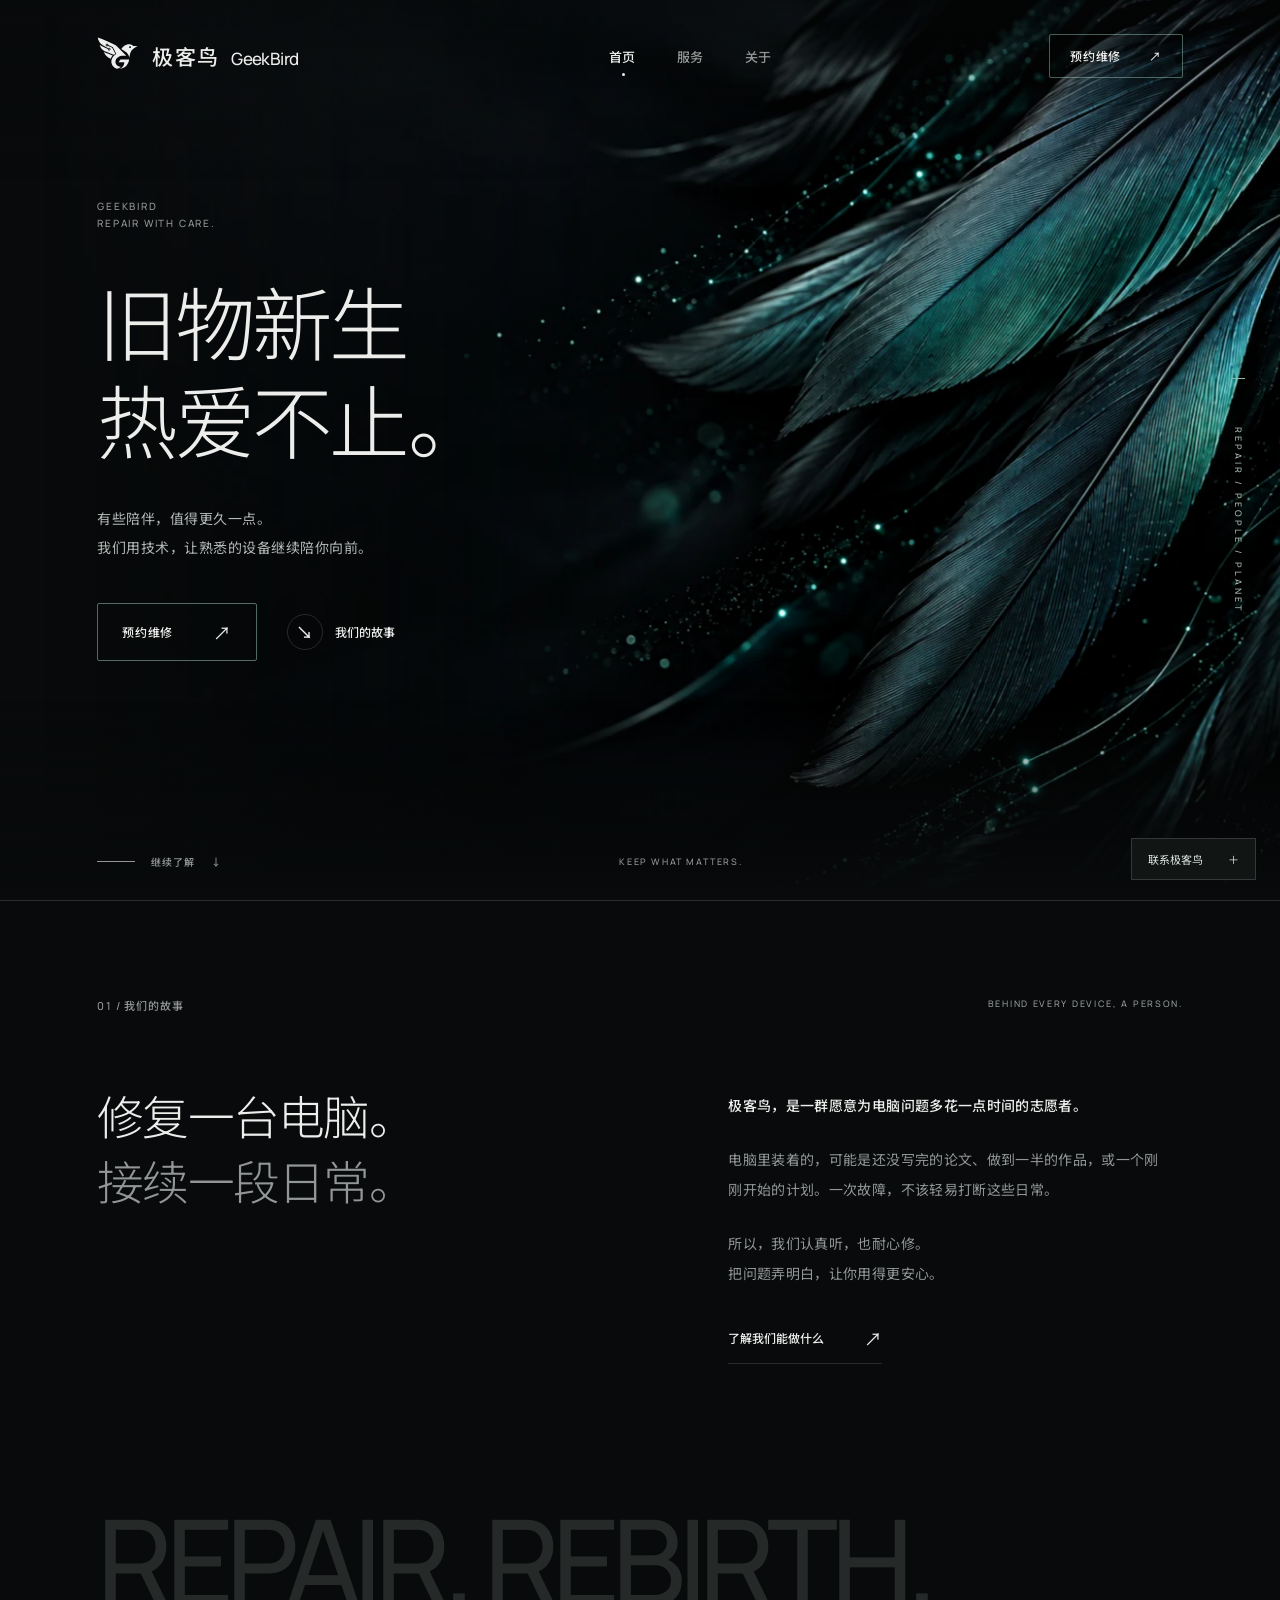
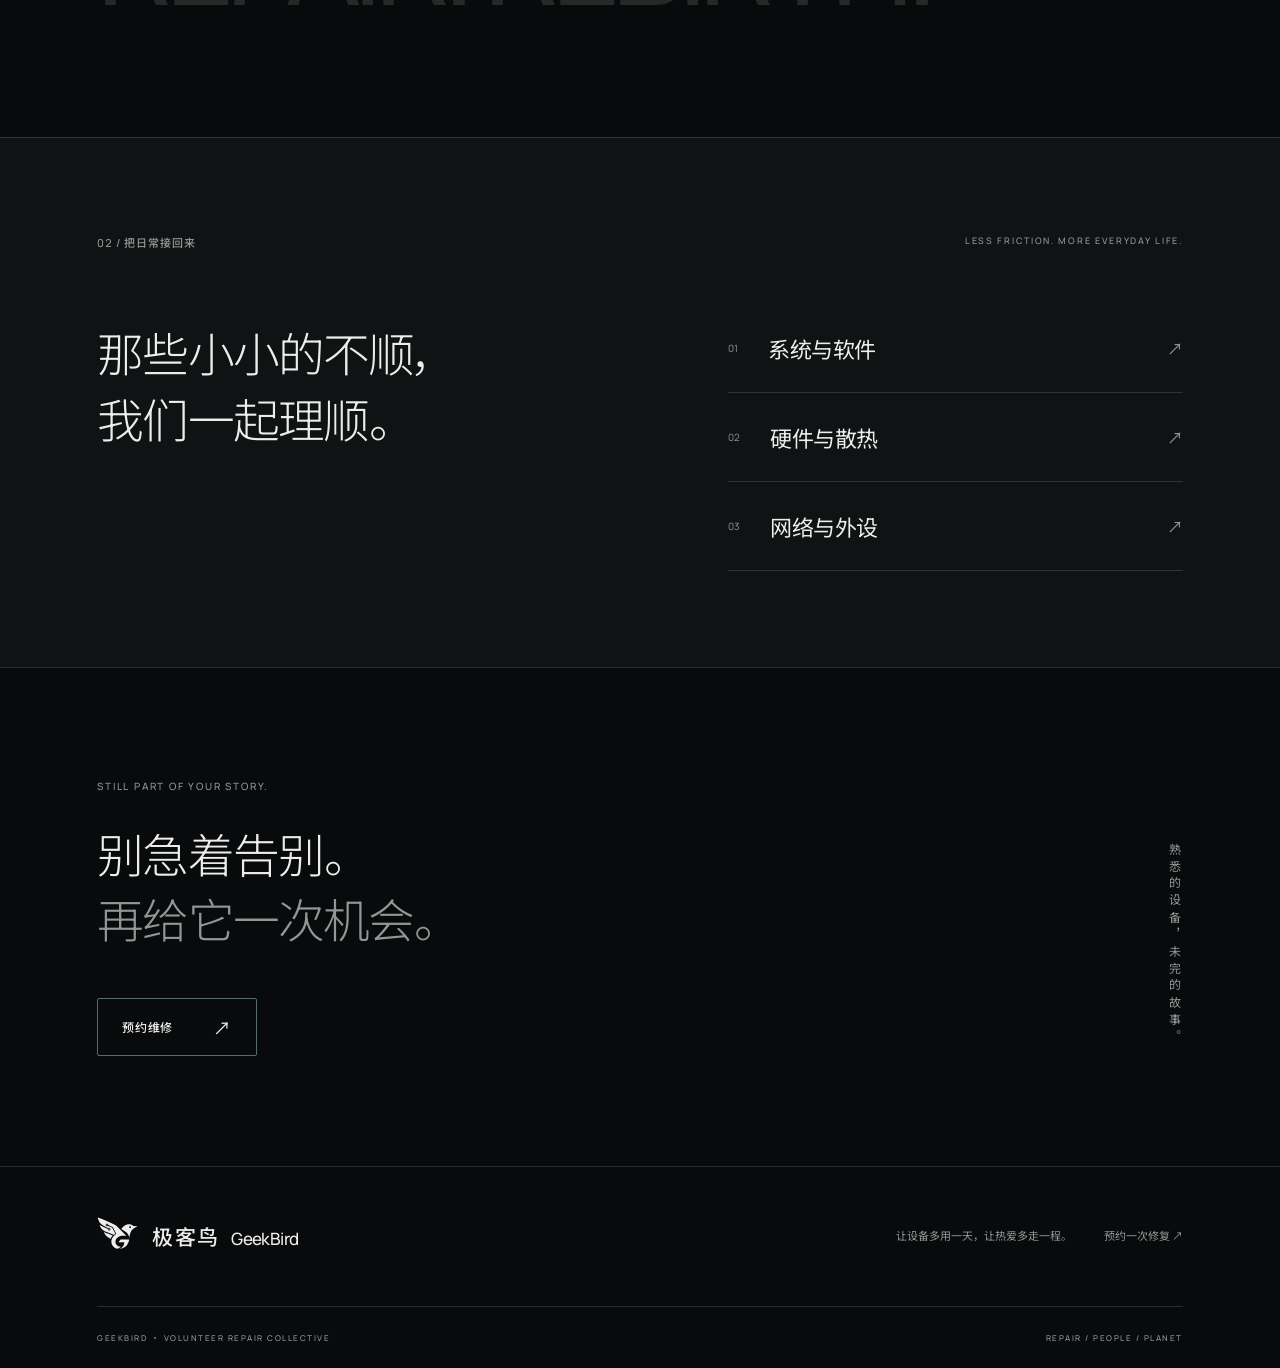
==== index.html @ 8efb0cdc "Initial GeekBird website, design assets and deployment tools" ====
<!doctype html>
<html lang="zh-CN">
  <head>
    <meta charset="utf-8">
    <meta name="viewport" content="width=device-width, initial-scale=1">
    <meta name="theme-color" content="#080a0b">
    <meta name="description" content="极客鸟 GeekBird，一个志愿电脑维修组织。修复一台电脑，接续一段日常。让熟悉的设备继续陪你向前。">
    <title>旧物新生，热爱不止 · 极客鸟 GeekBird</title>
    <link rel="icon" href="/assets/logo.svg" type="image/svg+xml">
    <link rel="preload" href="/assets/fonts/noto-sans-sc.woff2" as="font" type="font/woff2" crossorigin>
    <link rel="stylesheet" href="/assets/fonts/fonts.css?v=20260919-type1">
    <link rel="stylesheet" href="/assets/style.css?v=20260919-type1">
    <script defer src="/config.js"></script>
    <script defer src="/assets/app.js?v=20260919-type1"></script>
  </head>
  <body class="page-home">
    <a class="skip" href="#main">跳至主要内容</a>
    <header class="header">
      <a class="brand" href="/" aria-label="极客鸟 GeekBird 首页"><span class="logo"><img src="/assets/logo.svg" alt="" width="736" height="702"></span><span>极客鸟 <b>GeekBird</b></span></a>
      <nav aria-label="主导航">
        <a href="/" aria-current="page">首页</a>
        <a href="/service/" >服务</a>
        <a href="/#about">关于</a>
      </nav>
      <a class="nav-book" href="/booking/" >预约维修 <span>↗</span></a>
    </header>
    <main id="main">
      <section class="hero hero-home">
        <div class="hero-art" aria-hidden="true">
        </div>
        <div class="hero-content">
          <p class="eyebrow">GEEKBIRD<br>REPAIR WITH CARE.</p>
          <h1>旧物新生<br>热爱不止。</h1>
          <p class="hero-desc">有些陪伴，值得更久一点。<br>我们用技术，让熟悉的设备继续陪你向前。</p>
          <div class="actions">
            <a class="button" href="/booking/">预约维修 <span>↗</span></a>
            <a class="story-link" href="#about"><span class="circle">↘</span> 我们的故事</a>
          </div>
        </div>
        <div class="edge" aria-hidden="true">
          REPAIR / PEOPLE / PLANET
        </div>
        <div class="hero-bottom">
          <a href="#about"><span class="scroll-line"></span> 继续了解 <span>↓</span></a>
          <span>KEEP WHAT MATTERS.</span>
          <span>01 / 03</span>
        </div>
      </section>
      <section class="section about" id="about">
        <div class="section-label">
          <span>01 / 我们的故事</span>
          <span>BEHIND EVERY DEVICE, A PERSON.</span>
        </div>
        <div class="editorial">
          <h2 class="reveal">修复一台电脑。<br><span class="muted">接续一段日常。</span></h2>
          <div class="prose reveal">
            <p>极客鸟，是一群愿意为电脑问题多花一点时间的志愿者。</p>
            <p>电脑里装着的，可能是还没写完的论文、做到一半的作品，或一个刚刚开始的计划。一次故障，不该轻易打断这些日常。</p>
            <p>所以，我们认真听，也耐心修。<br>把问题弄明白，让你用得更安心。</p>
            <a class="text-link" href="/service/">了解我们能做什么 <span>↗</span></a>
          </div>
        </div>
        <div class="wordmark" aria-hidden="true">
          REPAIR. REBIRTH.
        </div>
      </section>
      <section class="section home-services">
        <div class="section-label">
          <span>02 / 把日常接回来</span>
          <span>LESS FRICTION. MORE EVERYDAY LIFE.</span>
        </div>
        <div class="editorial">
          <h2 class="reveal">那些小小的不顺，<br>我们一起理顺。</h2>
          <div class="service-list">
            <a href="/service/#services"><small>01</small><h3>系统与软件</h3><span>↗</span></a>
            <a href="/service/#services"><small>02</small><h3>硬件与散热</h3><span>↗</span></a>
            <a href="/service/#services"><small>03</small><h3>网络与外设</h3><span>↗</span></a>
          </div>
        </div>
      </section>
      <section class="section invitation">
        <p class="eyebrow">STILL PART OF YOUR STORY.</p>
        <h2 class="reveal">别急着告别。<br><span class="muted">再给它一次机会。</span></h2>
        <a class="button" href="/booking/">预约维修 <span>↗</span></a>
        <span class="invitation-aside">熟悉的设备，未完的故事。</span>
      </section>
    </main>
    <footer class="footer">
      <a class="brand" href="/"><span class="logo"><img src="/assets/logo.svg" alt="" width="736" height="702"></span><span>极客鸟 <b>GeekBird</b></span></a>
      <span>让设备多用一天，让热爱多走一程。</span>
      <a href="/booking/">预约一次修复 ↗</a>
      <div class="footer-bottom">
        <span>GEEKBIRD · VOLUNTEER REPAIR COLLECTIVE</span>
        <span>REPAIR / PEOPLE / PLANET</span>
      </div>
    </footer>
    <details class="contact">
      <summary>联系极客鸟 <span>＋</span></summary>
      <div>
        <small>和志愿者聊聊 · QQ</small>
        <p data-qq></p>
        <button type="button" data-copy-qq>复制 QQ 号 ↗</button>
        <p class="contact-status" role="status"></p>
      </div>
    </details>
  </body>
</html>
---- assets/fonts/fonts.css ----
@font-face {
  font-family: 'Noto Sans SC';
  font-style: normal;
  font-weight: 300 500;
  font-display: swap;
  src: url('/assets/fonts/noto-sans-sc.woff2') format('woff2');
  unicode-range: U+b7, U+201c-201d, U+2193, U+2197-2198, U+3001-3002, U+4e00, U+4e0a-4e0b, U+4e0d-4e0e, U+4e13, U+4e1a, U+4e2a, U+4e2d, U+4e3a-4e3b, U+4e45, U+4e48, U+4e5f, U+4e86, U+4e8b, U+4e8e, U+4e9b, U+4ec0, U+4ece, U+4ed6, U+4ee5, U+4eec, U+4ef6, U+4efd, U+4f18, U+4f1a, U+4f34, U+4f4d, U+4f5c, U+4f60, U+4f7f, U+4fee, U+503c, U+503e, U+505a, U+5148-5149, U+5165, U+516c, U+5173, U+5176, U+5185, U+518d, U+5199, U+51b5, U+51fa-51fb, U+5212, U+5219-521a, U+522b, U+5230, U+5236, U+523b, U+524d, U+52a0-52a1, U+52a8-52a9, U+52b2, U+5316, U+534a, U+534f, U+5361, U+539f, U+53cb, U+53d1, U+53e3, U+53ea, U+53ef-53f0, U+53f7, U+540e, U+5411, U+5427, U+542c, U+542f, U+544a, U+548c, U+54c1, U+54cd, U+54ea, U+5584, U+56de, U+56e0, U+56f0, U+56f4, U+5907, U+590d, U+5916, U+591a, U+5927, U+5929, U+594f, U+597d, U+59cb, U+5b83, U+5b89, U+5b8c, U+5b9a, U+5ba2, U+5bb9, U+5bf9, U+5bfb, U+5c0f, U+5c11, U+5c31, U+5c4f, U+5de5, U+5df2, U+5e03, U+5e0c, U+5e2e, U+5e38, U+5e94, U+5ea6, U+5ef6, U+5f00, U+5f02, U+5f04, U+5f88, U+5f97, U+5fc3, U+5fc5, U+5fd7, U+6001, U+6025, U+603b, U+6089, U+60c5, U+610f, U+613f, U+61c2, U+6211, U+6216, U+6240, U+6247, U+624b, U+624d, U+6253, U+6270, U+627e, U+6280, U+628a, U+62a4, U+6309, U+6362, U+636e, U+6392, U+63a5, U+63e1, U+653e, U+6545, U+6559, U+6563, U+6570, U+6587, U+6599, U+65ad, U+65b0, U+65b9, U+65e0, U+65e5, U+65e7, U+65f6, U+660e, U+6613, U+662f, U+6682, U+66f4, U+6709, U+670d, U+671b, U+672a, U+672f, U+673a, U+6765, U+6781, U+67e5, U+6848, U+68c0, U+6b21, U+6b62, U+6b64-6b65, U+6bb5, U+6c42, U+6ca1, U+6cd5, U+6d4b, U+6d6a, U+6dfb, U+6e05, U+6e29, U+7070, U+70b9, U+70ed, U+719f, U+7231, U+7269, U+72b6, U+73b0, U+7406, U+751f, U+7528, U+7535, U+754c, U+7559, U+767d, U+7684, U+76f8, U+770b, U+771f, U+7740, U+786c, U+786e, U+79ef, U+79fb, U+7a0b, U+7b54, U+7cfb, U+7d22, U+7e41, U+7ea6, U+7ebf, U+7ed9, U+7edc, U+7edf, U+7ee7, U+7eed, U+7ef4, U+7f51, U+7f6e, U+7fa4, U+8005, U+8010, U+804a, U+8054, U+80fd, U+8111, U+81f3, U+8282, U+82b1, U+8303, U+84dd, U+85cf, U+88ab, U+88c5, U+8981, U+89e3, U+8ba1, U+8ba4, U+8ba8-8ba9, U+8bb2, U+8bba, U+8bbe, U+8bc9, U+8be5, U+8bed, U+8bf4, U+8bf7, U+8c61, U+8d39, U+8d44, U+8d70, U+8d77, U+8df3, U+8f6f, U+8f7b, U+8fc1, U+8fc7, U+8fd8-8fd9, U+8fde, U+9009, U+9010, U+901a, U+9047, U+90a3, U+91cc-91cd, U+957f, U+95ee, U+95f4, U+966a, U+969c, U+9875, U+9879-987a, U+987f, U+9884, U+9891, U+9898, U+98ce, U+9996, U+9a71, U+9e1f, U+ff0b-ff0c;
}

@font-face {
  font-family: 'Manrope';
  font-style: normal;
  font-weight: 400 600;
  font-display: swap;
  src: url('/assets/fonts/manrope.woff2') format('woff2');
  unicode-range: U+20-7e;
}
---- assets/style.css ----
:root {
  color-scheme:dark;
  --bg:#080a0b;
  --fg:#edeeec;
  --muted:#929795;
  --line:#ffffff24;
  --accent:#b3e7d5;
  --pad:clamp(24px,7.6vw,144px);
  font-family:Arial,"PingFang SC","Microsoft YaHei",sans-serif;
  font-synthesis:none
}
* {
  box-sizing:border-box
}
html {
  scroll-behavior:smooth;
  scroll-padding-top:40px
}
body {
  margin:0;
  background:var(--bg);
  color:var(--fg);
  -webkit-font-smoothing:antialiased
}
a {
  color:inherit;
  text-decoration:none
}
button,input,textarea {
  font:inherit
}
button,a,input,textarea {
  -webkit-tap-highlight-color:transparent
}
button {
  cursor:pointer
}
button:disabled {
  cursor:not-allowed;
  opacity:.4
}
::selection {
  background:#b3e7d5;
  color:#080a0b
}
:focus-visible {
  outline:2px solid var(--accent);
  outline-offset:7px
}
[hidden] {
  display:none!important
}
.skip {
  position:fixed;
  top:-80px;
  left:20px;
  z-index:100;
  background:var(--fg);
  color:var(--bg);
  padding:12px
}
.skip:focus {
  top:12px
}
.header {
  position:absolute;
  z-index:10;
  top:0;
  left:0;
  width:100%;
  height:112px;
  padding:0 var(--pad);
  display:flex;
  align-items:center;
  justify-content:space-between;
  gap:24px
}
.brand {
  display:flex;
  align-items:center;
  gap:12px;
  white-space:nowrap;
  font-size:21px;
  letter-spacing:1px
}
.brand b {
  font-size:17px;
  font-weight:400;
  letter-spacing:-.4px;
  margin-left:5px
}
.logo {
  width:43px;
  height:39px;
  display:block;
  overflow:hidden;
  position:relative
}
.logo img {
  position:absolute;
  width:51px;
  height:auto;
  left:-3px;
  top:-4px;
  filter:invert(1)
}
.header nav {
  display:flex;
  gap:42px;
  margin-left:32px;
  font-size:13px
}
.header nav a {
  padding:12px 0;
  color:var(--muted);
  position:relative
}
.header nav a:hover,.header nav a[aria-current] {
  color:var(--fg)
}
.header nav a[aria-current]:after {
  content:"";
  position:absolute;
  bottom:2px;
  left:50%;
  width:3px;
  height:3px;
  border-radius:50%;
  background:currentColor
}
.nav-book {
  display:flex;
  gap:28px;
  align-items:center;
  border:1px solid #b3e7d566;
  border-radius:2px;
  padding:12px 20px;
  font-size:12px
}
.nav-book:hover {
  background:var(--accent);
  color:#111
}
.hero {
  position:relative;
  min-height:760px;
  height:100svh;
  max-height:1150px;
  overflow:hidden;
  background:#080a0b;
  isolation:isolate
}
.hero-art {
  position:absolute;
  z-index:-2;
  inset:0;
  background-repeat:no-repeat;
  will-change:transform;
  transform:translate(var(--mx,0px),var(--my,0px)) scale(var(--zoom,1.015));
  transition:transform 1.8s cubic-bezier(.2,.65,.3,1)
}
.hero-home .hero-art {
  background-image:url('/assets/images/feathers.webp');
  background-size:auto 110%;
  background-position:right center;
  mask-image:linear-gradient(90deg,transparent 24%,#000 56%)
}
.hero-home:after {
  content:"";
  position:absolute;
  z-index:-1;
  inset:0;
  background:linear-gradient(0deg,#080a0b,transparent 22%,transparent 80%,#080a0b66)
}
.hero-content {
  position:relative;
  padding:clamp(165px,22vh,240px) var(--pad) 150px;
  max-width:1100px
}
.eyebrow {
  font-size:10px;
  line-height:1.6;
  letter-spacing:2.2px;
  font-weight:400;
  color:var(--muted);
  margin:0 0 48px
}
.hero h1 {
  font-size:clamp(52px,5.8vw,96px);
  line-height:1.22;
  letter-spacing:-2px;
  font-weight:400;
  margin:0 0 30px
}
.hero-desc {
  font-size:14px;
  line-height:2;
  letter-spacing:.6px;
  color:#a9afac;
  margin:0 0 40px
}
.actions {
  display:flex;
  align-items:center;
  gap:30px
}
.button {
  display:inline-flex;
  align-items:center;
  justify-content:space-between;
  gap:40px;
  padding:15px 24px;
  border:1px solid #a8d9c67a;
  background:transparent;
  color:var(--fg);
  font-size:12px;
  letter-spacing:1px;
  min-height:49px;
  border-radius:2px;
  transition:background .3s,color .3s,border-color .3s
}
.button:hover {
  background:var(--accent);
  border-color:var(--accent);
  color:#080a0b
}
.button span,.text-link span {
  font-size:18px;
  font-weight:400
}
.story-link {
  font-size:12px;
  display:flex;
  gap:12px;
  align-items:center
}
.circle {
  border:1px solid var(--line);
  width:36px;
  height:36px;
  border-radius:50%;
  display:grid;
  place-items:center;
  font-size:17px
}
.edge {
  position:absolute;
  right:35px;
  top:42%;
  writing-mode:vertical-rl;
  font-size:9px;
  letter-spacing:3px;
  color:#a7b6b0;
  border-top:1px solid #8fbbaa;
  padding-top:48px
}
.hero-bottom {
  position:absolute;
  bottom:31px;
  left:var(--pad);
  right:var(--pad);
  display:flex;
  align-items:center;
  justify-content:space-between;
  font-size:9px;
  letter-spacing:1.6px;
  color:var(--muted);
  gap:20px
}
.hero-bottom a {
  display:flex;
  align-items:center;
  gap:16px;
  letter-spacing:1px;
  font-size:10px
}
.scroll-line {
  width:38px;
  height:1px;
  background:var(--muted)
}
.section {
  padding:96px var(--pad);
  border-top:1px solid var(--line);
  scroll-margin-top:0
}
.section-label {
  display:flex;
  justify-content:space-between;
  gap:24px;
  color:var(--muted);
  font-size:9px;
  letter-spacing:1.7px;
  margin-bottom:74px
}
.section-label span:first-child {
  font-size:11px;
  letter-spacing:1px
}
h2 {
  font-size:clamp(32px,4vw,64px);
  font-weight:400;
  letter-spacing:-1.5px;
  line-height:1.4;
  margin:0
}
h3 {
  font-weight:400
}
.muted {
  color:var(--muted)
}
.accent {
  color:var(--accent)
}
.editorial {
  display:grid;
  grid-template-columns:1.15fr 1fr;
  gap:10%
}
.prose {
  max-width:440px;
  padding-top:4px
}
.prose p {
  font-size:14px;
  line-height:2.2;
  color:var(--muted);
  margin:0 0 24px
}
.prose p:first-child {
  color:var(--fg)
}
.text-link {
  display:inline-flex;
  gap:40px;
  align-items:center;
  font-size:12px;
  padding:12px 0;
  border-bottom:1px solid var(--line)
}
.text-link:hover {
  color:var(--accent)
}
.wordmark {
  font-size:clamp(32px,9.25vw,150px);
  letter-spacing:-.055em;
  color:#252a29;
  margin-top:115px;
  white-space:nowrap;
  font-weight:500
}
.home-services {
  background:#101313
}
.service-list a {
  display:flex;
  gap:30px;
  align-items:center;
  padding:28px 0;
  border-bottom:1px solid var(--line)
}
.service-list a:first-child {
  padding-top:8px
}
.service-list small {
  font-size:10px;
  color:var(--muted)
}
.service-list h3 {
  margin:0;
  font-size:22px
}
.service-list a>span {
  margin-left:auto;
  color:var(--muted);
  transition:transform .3s
}
.service-list a:hover>span {
  transform:translate(4px,-4px);
  color:var(--accent)
}
.invitation {
  position:relative;
  padding-top:110px;
  padding-bottom:110px
}
.invitation .eyebrow {
  margin-bottom:30px
}
.invitation h2 {
  margin-bottom:42px
}
.invitation-aside {
  position:absolute;
  right:var(--pad);
  bottom:120px;
  color:var(--muted);
  font-size:12px;
  writing-mode:vertical-rl;
  letter-spacing:5px
}
.footer {
  padding:50px var(--pad) 25px;
  display:flex;
  align-items:center;
  flex-wrap:wrap;
  gap:32px;
  border-top:1px solid var(--line)
}
.footer>.brand {
  margin-right:auto
}
.footer>span,.footer>a:not(.brand) {
  font-size:11px;
  color:var(--muted)
}
.footer-bottom {
  width:100%;
  display:flex;
  justify-content:space-between;
  border-top:1px solid var(--line);
  padding-top:25px;
  margin-top:18px;
  font-size:8px;
  letter-spacing:1.5px;
  color:var(--muted)
}
.contact {
  position:fixed;
  z-index:20;
  right:24px;
  bottom:20px;
  background:#111514;
  color:#dce3df;
  border:1px solid #ffffff26;
  font-size:11px;
  max-width:calc(100vw - 48px)
}
.contact summary {
  cursor:pointer;
  list-style:none;
  padding:12px 16px;
  display:flex;
  gap:25px;
  justify-content:space-between
}
.contact summary::-webkit-details-marker {
  display:none
}
.contact>div {
  padding:16px 20px;
  width:265px;
  border-top:1px solid #ffffff26
}
.contact small {
  color:#9ca7a1
}
.contact [data-qq] {
  font-size:23px;
  margin:14px 0
}
.contact button {
  background:none;
  border:0;
  border-bottom:1px solid #ffffff55;
  color:inherit;
  padding:8px 0
}
.contact-status {
  line-height:1.7;
  color:#9ca7a1
}
.page-service {
  --bg:#eae9e5;
  --fg:#222625;
  --muted:#696d6a;
  --line:#20282330;
  color-scheme:light
}
.page-service .logo img {
  filter:none
}
.page-service .nav-book {
  border-color:#303a3855
}
.hero-service {
  background:#d8d9d6
}
.hero-service .hero-art {
  background-image:linear-gradient(90deg,#d8d9d6 10%,transparent 66%),url('/assets/images/landscape.webp');
  background-size:100% 100%,auto 100%;
  background-position:center,right bottom
}
.hero-service .hero-desc {
  color:#414945
}
.hero-service .hero-content {
  max-width:1000px
}
.hero-service .button {
  background:#f3f4f0;
  color:#1c2320;
  border-color:#ffffff55
}
.hero-service .edge {
  color:#535d56;
  border-color:#5b6760
}
.hero-service .hero-bottom {
  color:#39413c
}
.hero-service:after {
  content:"";
  position:absolute;
  inset:0;
  z-index:-1;
  background:linear-gradient(180deg,#e4e5e2 0,transparent 25%,transparent 80%,#47514b22)
}
.section-heading {
  display:flex;
  justify-content:space-between;
  align-items:flex-end;
  gap:45px;
  margin-bottom:70px
}
.section-heading p {
  font-size:13px;
  line-height:2;
  color:var(--muted)
}
.service-grid {
  display:grid;
  grid-template-columns:1fr 1fr;
  column-gap:64px
}
.service-item {
  border-top:1px solid var(--line);
  padding:26px 0 42px;
  position:relative;
  min-height:210px
}
.item-meta {
  display:flex;
  gap:25px;
  font-size:9px;
  letter-spacing:1.4px;
  color:var(--muted)
}
.service-item h3 {
  font-size:24px;
  margin:35px 25px 15px 0
}
.service-item p {
  font-size:12px;
  line-height:1.9;
  color:var(--muted);
  max-width:85%;
  margin:0
}
.item-arrow {
  position:absolute;
  right:5px;
  top:84px;
  font-size:25px;
  transition:transform .4s
}
.service-item:hover .item-arrow {
  transform:translate(5px,-5px)
}
.service-item:hover {
  border-color:#435f53
}
.principles {
  background:#dcded8
}
.principle {
  display:grid;
  grid-template-columns:.55fr 1.7fr 1fr;
  align-items:center;
  gap:24px;
  border-bottom:1px solid var(--line);
  padding:42px 0
}
.principle>span {
  font-size:9px;
  letter-spacing:1.5px;
  color:var(--muted)
}
.principle h2 {
  font-size:clamp(28px,3.3vw,52px)
}
.principle p {
  font-size:12px;
  line-height:2;
  color:var(--muted)
}
.page-service .invitation {
  background:#111514;
  --fg:#edeeec;
  --muted:#929795;
  color:var(--fg)
}
.hero-booking {
  background:#101615
}
.hero-booking .hero-art {
  background-image:url('/assets/images/architecture.webp');
  background-size:auto 92%;
  background-position:right 40%;
  mask-image:linear-gradient(90deg,transparent 27%,#000 55%)
}
.hero-booking:after {
  content:"";
  position:absolute;
  inset:0;
  z-index:-1;
  background:linear-gradient(0deg,#101615,transparent 20%,transparent 78%,#10161599)
}
.hero-booking h1 {
  font-size:clamp(43px,4.6vw,76px);
  line-height:1.35;
  letter-spacing:-2px
}
.hero-booking .hero-content {
  max-width:1200px
}
.reveal {
  transition:opacity .85s ease,transform .85s ease
}
.reveal.pending {
  opacity:0;
  transform:translateY(18px)
}
.hero h1 {
  animation:title-in 1.2s ease both
}
.hero h1 .char {
  display:inline-block;
  animation:title-in 1.2s ease both;
  animation-delay:calc(var(--i)*65ms)
}
@keyframes title-in {
  from {
    opacity:0;
    transform:translateY(10px)
  }
  to {
    opacity:1;
    transform:translateY(0)
  }
}
@media(min-width:1600px) {
  .hero-content {
    padding-top:25vh
  }
}
@media(max-width:1000px) {
  .header nav {
    gap:25px;
    margin:0
  }
  .brand {
    font-size:18px
  }
  .brand b {
    font-size:14px
  }
  .hero {
    min-height:720px
  }
  .hero-content {
    padding-top:200px
  }
  .hero h1 {
    font-size:66px
  }
  .hero-booking h1 {
    font-size:53px
  }
  .hero-home .hero-art {
    background-position:calc(100% + 140px) center
  }
  .hero-booking .hero-art {
    background-position:calc(100% + 130px) center
  }
  .editorial {
    gap:7%
  }
  .section {
    padding-top:75px;
    padding-bottom:75px
  }
  .service-item h3 {
    font-size:20px
  }
  .principle {
    grid-template-columns:.6fr 2fr
  }
  .principle p {
    grid-column:2;
    margin:0
  }
  .service-grid {
    column-gap:35px
  }
}
@media(max-width:650px) {
  :root {
    --pad:25px
  }
  .header {
    height:100px;
    align-items:flex-start;
    padding-top:23px;
    gap:10px;
    flex-wrap:wrap
  }
  .brand {
    font-size:17px;
    gap:8px
  }
  .brand b {
    font-size:12px;
    margin-left:2px
  }
  .logo {
    width:30px;
    height:30px
  }
  .logo img {
    width:39px;
    left:-3px;
    top:-2px
  }
  .nav-book {
    padding:8px 11px;
    font-size:10px;
    gap:12px
  }
  .header nav {
    position:absolute;
    top:74px;
    left:var(--pad);
    gap:27px;
    font-size:11px
  }
  .header nav a {
    padding:0 0 9px
  }
  .hero {
    height:850px;
    min-height:780px;
    max-height:1000px
  }
  .hero-content {
    padding:155px var(--pad) 80px;
    max-width:none
  }
  .eyebrow {
    font-size:8px;
    letter-spacing:1.6px;
    margin-bottom:34px
  }
  .hero h1 {
    font-size:53px;
    letter-spacing:-2px;
    margin-bottom:22px;
    line-height:1.26
  }
  .hero-desc {
    font-size:12px;
    line-height:2;
    margin-bottom:27px;
    letter-spacing:0
  }
  .actions {
    gap:22px
  }
  .button {
    padding:13px 19px;
    font-size:11px;
    gap:30px
  }
  .story-link {
    font-size:11px;
    gap:8px
  }
  .circle {
    width:30px;
    height:30px
  }
  .hero-home .hero-art {
    background-size:auto 65%;
    background-position:65% bottom;
    mask-image:linear-gradient(180deg,transparent 28%,#000 64%)
  }
  .hero-home:after {
    background:linear-gradient(0deg,#080a0b,transparent 18%,transparent 50%,#080a0b55)
  }
  .edge {
    right:13px;
    top:auto;
    bottom:110px;
    font-size:7px;
    letter-spacing:2px;
    padding-top:30px
  }
  .hero-bottom {
    font-size:8px;
    bottom:27px
  }
  .hero-bottom>span:nth-child(2) {
    display:none
  }
  .hero-bottom a {
    font-size:9px;
    gap:10px
  }
  .section {
    padding:62px var(--pad)
  }
  .section-label {
    margin-bottom:40px;
    font-size:7px;
    gap:25px;
    line-height:1.7
  }
  .section-label span:first-child {
    font-size:10px;
    white-space:nowrap
  }
  .section-label span:last-child {
    text-align:right;
    max-width:140px
  }
  .editorial {
    grid-template-columns:1fr;
    gap:35px
  }
  h2 {
    font-size:34px;
    letter-spacing:-1px
  }
  .prose p {
    font-size:13px
  }
  .wordmark {
    margin-top:55px;
    font-size:10.6vw
  }
  .service-list h3 {
    font-size:20px
  }
  .service-list a {
    padding:24px 0
  }
  .invitation {
    padding-top:65px;
    padding-bottom:70px
  }
  .invitation-aside {
    right:30px;
    bottom:78px;
    font-size:10px
  }
  .footer {
    padding:35px var(--pad) 80px;
    gap:24px
  }
  .footer>.brand {
    width:100%
  }
  .footer>span {
    margin-right:auto
  }
  .footer-bottom {
    gap:20px;
    font-size:7px;
    line-height:1.8
  }
  .footer-bottom span:last-child {
    text-align:right
  }
  .contact {
    right:12px;
    bottom:12px
  }
  .hero-service .hero-art {
    background-image:linear-gradient(180deg,#d8d9d6 0%,#d8d9d6 34%,transparent 61%),url('/assets/images/landscape.webp');
    background-size:100% 100%,auto 60%;
    background-position:center,55% bottom
  }
  .hero-service:after {
    background:linear-gradient(0deg,#14231e55,transparent 25%)
  }
  .hero-service .hero-bottom,.hero-service .edge {
    color:#ebeeea
  }
  .hero-service .hero-desc {
    max-width:300px
  }
  .hero-service .hero-content {
    padding-top:152px
  }
  .hero-service .eyebrow {
    margin-bottom:28px
  }
  .section-heading {
    display:block;
    margin-bottom:45px
  }
  .section-heading p {
    margin-top:25px;
    font-size:12px
  }
  .service-grid {
    grid-template-columns:1fr
  }
  .service-item {
    min-height:185px;
    padding-bottom:30px
  }
  .service-item h3 {
    margin-top:28px;
    font-size:22px
  }
  .principle {
    grid-template-columns:1fr;
    gap:22px;
    padding:30px 0
  }
  .principle p {
    grid-column:auto
  }
  .principle h2 {
    font-size:32px
  }
  .hero-booking h1 {
    font-size:clamp(34px,8.4vw,53px);
    letter-spacing:-1.5px;
    line-height:1.4
  }
  .hero-booking .hero-art {
    background-size:auto 60%;
    background-position:center bottom;
    mask-image:linear-gradient(180deg,transparent 30%,#000 66%)
  }
  .hero-booking:after {
    background:linear-gradient(0deg,#101615,transparent 22%)
  }
}
@media(prefers-reduced-motion:reduce) {
  html {
    scroll-behavior:auto
  }
  *,*:before,*:after {
    animation:none!important;
    transition:none!important
  }
  .hero-art {
    transform:none!important
  }
  .reveal.pending {
    opacity:1;
    transform:none
  }
}
/* Keep the supplied symbol separate from the typeset brand name. */
.logo img {
  clip-path:inset(0 0 21% 0)
}
/* Final artwork: full desktop compositions and dedicated mobile crops. */
.hero-home .hero-art {
  background-image:url('/assets/images/feathers.webp?v=2');
  background-size:cover;
  background-position:center;
  mask-image:linear-gradient(90deg,transparent 4%,#000 48%)
}
.hero-booking .hero-art {
  background-image:url('/assets/images/architecture.webp?v=2');
  background-size:cover;
  background-position:center;
  mask-image:linear-gradient(90deg,transparent 4%,#000 50%)
}
.hero-service .hero-art {
  background-image:linear-gradient(90deg,#d8d9d6f7 0%,#d8d9d6df 23%,#d8d9d69c 38%,transparent 65%),url('/assets/images/landscape.webp?v=2');
  background-size:cover;
  background-position:center;
  mask-image:none
}
.hero-service .hero-art {
  filter:saturate(.65)
}
.hero-service .edge {
  color:#dce4df;
  border-color:#dce4df80
}
.hero-service .hero-bottom {
  color:#e0e5e1
}
.hero-service .hero-bottom>a {
  color:#414945
}
.hero-booking .edge {
  color:#c1c9c5
}
@media(min-width:651px) and (max-width:1000px) {
  .hero-home .hero-art {
    background-position:60% center;
    mask-image:linear-gradient(90deg,transparent 5%,#000 65%)
  }
  .hero-booking .hero-art {
    background-position:58% center;
    mask-image:linear-gradient(90deg,transparent 10%,#000 75%)
  }
  .hero-service .hero-art {
    background-image:linear-gradient(90deg,#d8d9d6ed,#d8d9d6b3 37%,transparent 82%),url('/assets/images/landscape.webp?v=2');
    background-position:65% center
  }
}
@media(max-width:650px) {
  .hero-home .hero-art {
    background-image:url('/assets/images/feathers-mobile.webp?v=2');
    background-size:auto 59%;
    background-position:center bottom;
    mask-image:linear-gradient(180deg,transparent 41%,#000 67%)
  }
  .hero-booking .hero-art {
    background-image:url('/assets/images/architecture-mobile.webp?v=2');
    background-size:auto 54%;
    background-position:center bottom;
    mask-image:linear-gradient(180deg,transparent 46%,#000 64%)
  }
  .hero-service .hero-art {
    background-image:url('/assets/images/landscape-mobile.webp?v=2');
    background-size:auto 54%;
    background-position:center bottom;
    mask-image:linear-gradient(180deg,transparent 46%,#000 66%)
  }
  .hero-service .hero-bottom>a {
    color:#e0e5e1
  }
}

/* Typography: quiet Chinese display type, precise Latin labels, generous reading rhythm. */
:root {
  --font-text: "Manrope", "Noto Sans SC", "PingFang SC", "Microsoft YaHei", sans-serif;
  --font-display: "Noto Sans SC", "PingFang SC", "Microsoft YaHei", sans-serif;
  --font-label: "Manrope", "Noto Sans SC", sans-serif;
  font-family: var(--font-text);
  font-weight: 400;
}
.brand {
  font-family: var(--font-display);
  font-weight: 500;
  letter-spacing: .06em;
}
.brand b {
  font-family: var(--font-label);
  font-weight: 500;
  letter-spacing: -.035em;
}
h1, h2, h3 {
  font-family: var(--font-display);
  font-feature-settings: "palt";
  word-break: normal;
  overflow-wrap: break-word;
}
.hero h1 {
  font-size: clamp(60px, 6.3vw, 102px);
  font-weight: 300;
  line-height: 1.21;
  letter-spacing: -.045em;
  margin-bottom: 31px;
}
.hero-booking h1 {
  font-size: clamp(46px, 4.9vw, 78px);
  line-height: 1.35;
  letter-spacing: -.04em;
}
.hero h1 .accent {
  font-weight: 400;
}
.hero-desc {
  font-size: 14px;
  font-weight: 400;
  line-height: 2.05;
  letter-spacing: .035em;
  color: #b2b8b5;
}
.eyebrow {
  font-family: var(--font-label);
  font-size: 10px;
  font-weight: 500;
  line-height: 1.65;
  letter-spacing: .18em;
}
.section-label, .item-meta, .principle > span, .hero-bottom, .footer-bottom, .edge {
  font-family: var(--font-label);
  font-weight: 500;
  font-variant-numeric: tabular-nums;
}
h2 {
  font-size: clamp(31px, 3.65vw, 58px);
  font-weight: 300;
  line-height: 1.4;
  letter-spacing: -.04em;
}
.prose p {
  font-size: 14px;
  line-height: 2.15;
  letter-spacing: .025em;
}
.prose p:first-child {
  font-weight: 500;
}
.wordmark {
  font-family: var(--font-label);
  font-weight: 500;
  letter-spacing: -.065em;
}
.service-list h3, .service-item h3 {
  font-weight: 400;
  letter-spacing: -.025em;
}
.service-item p, .principle p, .section-heading p {
  line-height: 2;
  letter-spacing: .02em;
}
.header nav, .nav-book, .button, .story-link, .text-link {
  font-weight: 500;
}
.button, .nav-book {
  letter-spacing: .06em;
}
.footer > span, .footer > a:not(.brand) {
  line-height: 1.8;
}
@media (min-width:651px) and (max-width:1000px) {
  .hero h1 { font-size: 70px; }
  .hero-booking h1 { font-size: 53px; }
  h2 { font-size: 35px; }
}
@media (max-width:650px) {
  .hero h1 {
    font-size: clamp(49px, 13.7vw, 64px);
    line-height: 1.25;
    letter-spacing: -.05em;
    margin-bottom: 24px;
  }
  .hero-booking h1 {
    font-size: clamp(32px, 8.5vw, 48px);
    line-height: 1.4;
    letter-spacing: -.04em;
  }
  .hero-desc {
    font-size: 12px;
    line-height: 2.05;
    letter-spacing: .01em;
  }
  .eyebrow {
    font-size: 8px;
    line-height: 1.7;
    letter-spacing: .17em;
  }
  h2 {
    font-size: clamp(29px, 8.2vw, 36px);
    line-height: 1.45;
    letter-spacing: -.04em;
  }
  .prose p {
    font-size: 13px;
    line-height: 2.15;
  }
  .invitation-aside {
    font-size: 9px;
    letter-spacing: .24em;
  }
}
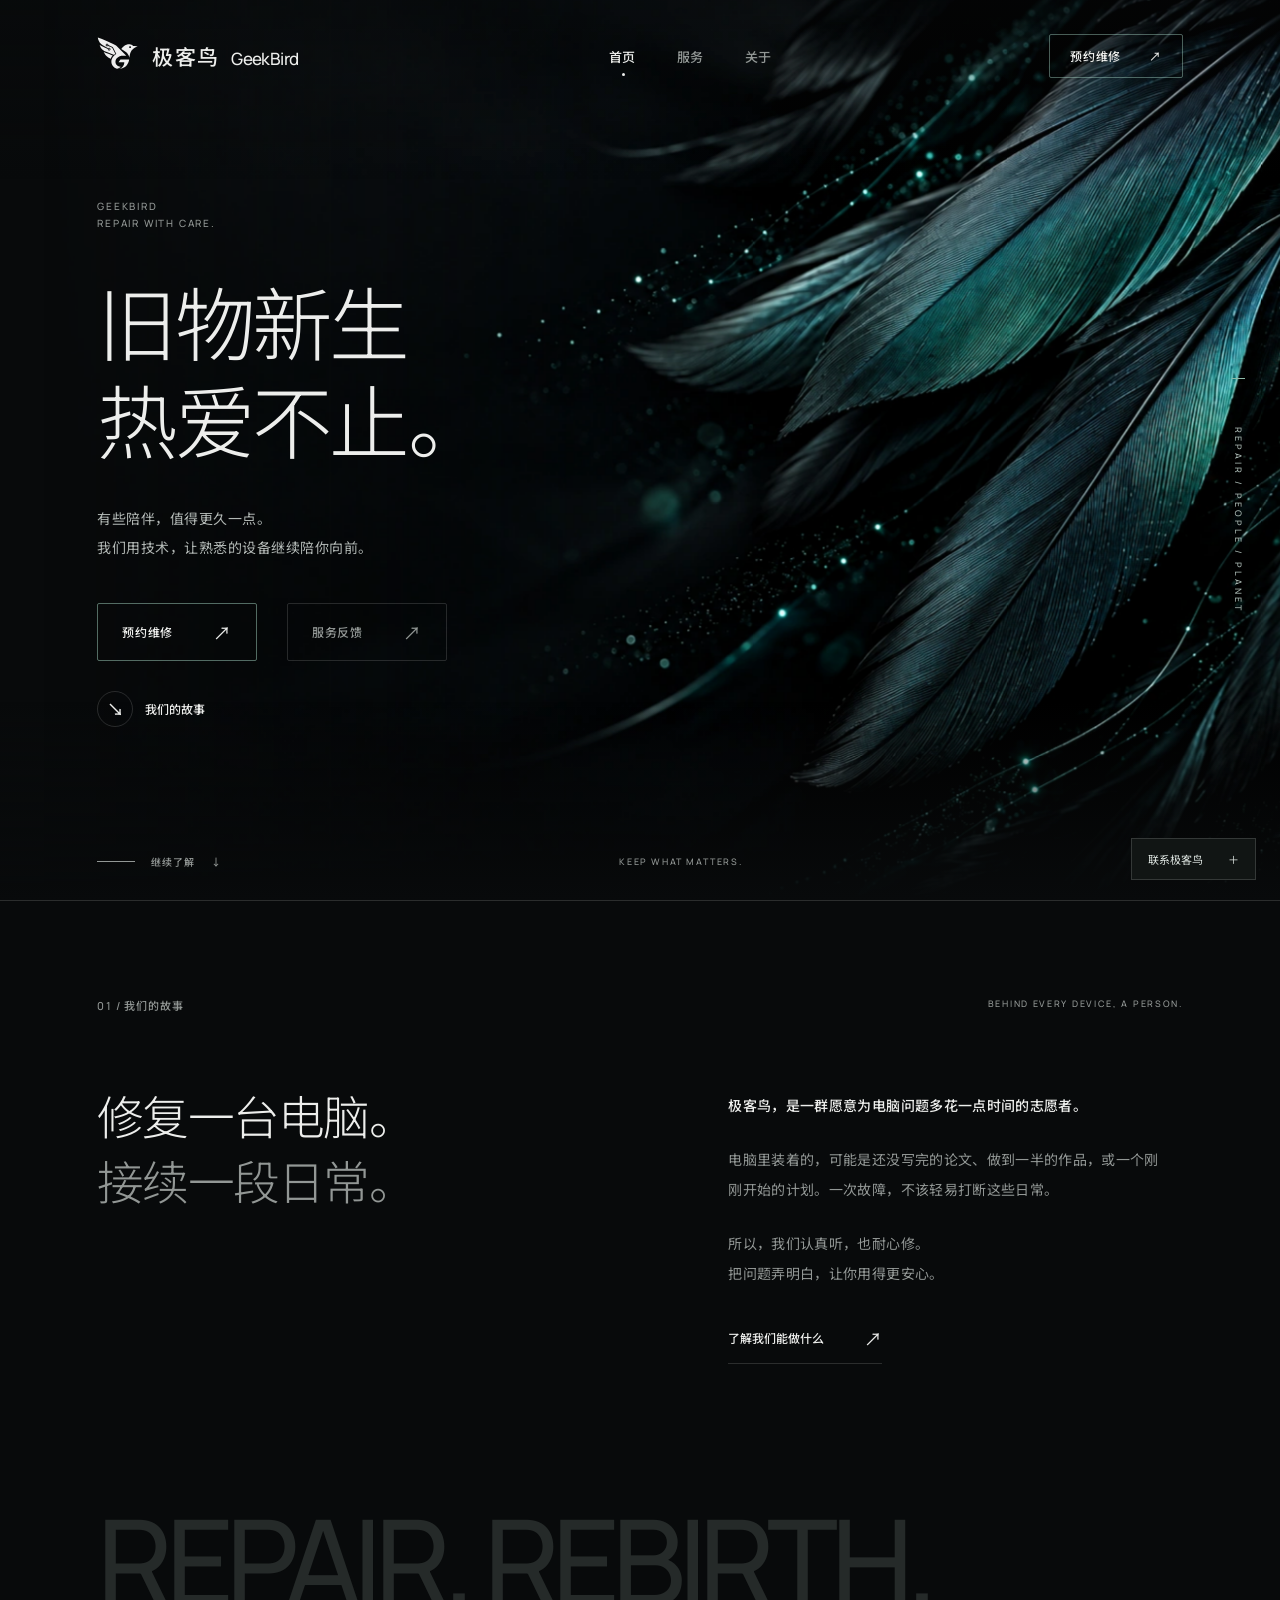
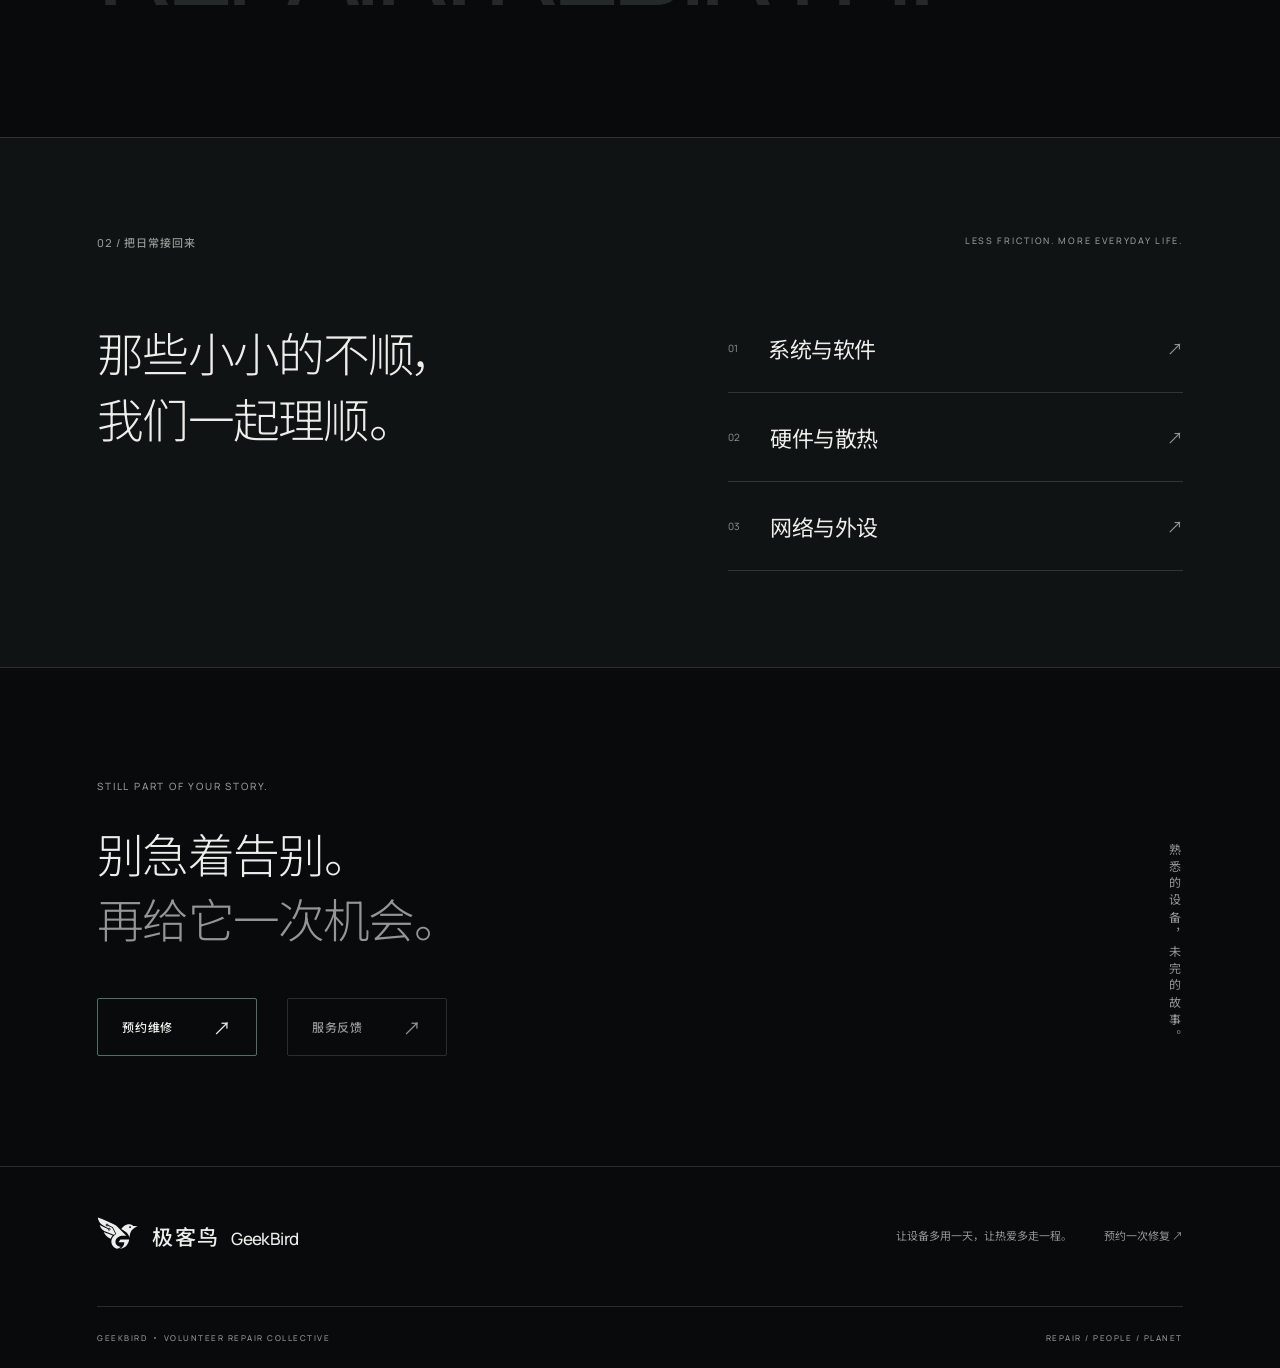
==== commit 207fe5b7: "Link booking and feedback buttons directly to forms" ====
--- a/index.html
+++ b/index.html
@@ -1,6 +1,7 @@
 <!doctype html>
 <html lang="zh-CN">
   <head>
+    <link rel="canonical" href="https://geekbird.net/">
     <meta charset="utf-8">
     <meta name="viewport" content="width=device-width, initial-scale=1">
     <meta name="theme-color" content="#080a0b">
@@ -8,10 +9,10 @@
     <title>旧物新生，热爱不止 · 极客鸟 GeekBird</title>
     <link rel="icon" href="/assets/logo.svg" type="image/svg+xml">
     <link rel="preload" href="/assets/fonts/noto-sans-sc.woff2" as="font" type="font/woff2" crossorigin>
-    <link rel="stylesheet" href="/assets/fonts/fonts.css?v=20260919-type1">
-    <link rel="stylesheet" href="/assets/style.css?v=20260919-type1">
+    <link rel="stylesheet" href="/assets/fonts/fonts.css?v=20260920-direct-forms">
+    <link rel="stylesheet" href="/assets/style.css?v=20260920-direct-forms">
     <script defer src="/config.js"></script>
-    <script defer src="/assets/app.js?v=20260919-type1"></script>
+    <script defer src="/assets/app.js?v=20260920-direct-forms"></script>
   </head>
   <body class="page-home">
     <a class="skip" href="#main">跳至主要内容</a>
@@ -22,7 +23,7 @@
         <a href="/service/" >服务</a>
         <a href="/#about">关于</a>
       </nav>
-      <a class="nav-book" href="/booking/" >预约维修 <span>↗</span></a>
+      <a class="nav-book" data-booking-platform href="https://www.wjx.top/m/93277562.aspx" >预约维修 <span>↗</span></a>
     </header>
     <main id="main">
       <section class="hero hero-home">
@@ -33,9 +34,11 @@
           <h1>旧物新生<br>热爱不止。</h1>
           <p class="hero-desc">有些陪伴，值得更久一点。<br>我们用技术，让熟悉的设备继续陪你向前。</p>
           <div class="actions">
-            <a class="button" href="/booking/">预约维修 <span>↗</span></a>
+            <a class="button" data-booking-platform href="https://www.wjx.top/m/93277562.aspx">预约维修 <span>↗</span></a>
+            <a class="button button-secondary" href="https://www.wjx.top/m/93298004.aspx">服务反馈 <span>↗</span></a>
             <a class="story-link" href="#about"><span class="circle">↘</span> 我们的故事</a>
           </div>
+          <p class="hero-desc" id="booking-status" role="status" hidden></p>
         </div>
         <div class="edge" aria-hidden="true">
           REPAIR / PEOPLE / PLANET
@@ -81,14 +84,17 @@
       <section class="section invitation">
         <p class="eyebrow">STILL PART OF YOUR STORY.</p>
         <h2 class="reveal">别急着告别。<br><span class="muted">再给它一次机会。</span></h2>
-        <a class="button" href="/booking/">预约维修 <span>↗</span></a>
+        <div class="actions">
+          <a class="button" data-booking-platform href="https://www.wjx.top/m/93277562.aspx">预约维修 <span>↗</span></a>
+          <a class="button button-secondary" href="https://www.wjx.top/m/93298004.aspx">服务反馈 <span>↗</span></a>
+        </div>
         <span class="invitation-aside">熟悉的设备，未完的故事。</span>
       </section>
     </main>
     <footer class="footer">
       <a class="brand" href="/"><span class="logo"><img src="/assets/logo.svg" alt="" width="736" height="702"></span><span>极客鸟 <b>GeekBird</b></span></a>
       <span>让设备多用一天，让热爱多走一程。</span>
-      <a href="/booking/">预约一次修复 ↗</a>
+      <a data-booking-platform href="https://www.wjx.top/m/93277562.aspx">预约一次修复 ↗</a>
       <div class="footer-bottom">
         <span>GEEKBIRD · VOLUNTEER REPAIR COLLECTIVE</span>
         <span>REPAIR / PEOPLE / PLANET</span>
--- a/assets/fonts/fonts.css
+++ b/assets/fonts/fonts.css
@@ -4,7 +4,7 @@
   font-weight: 300 500;
   font-display: swap;
   src: url('/assets/fonts/noto-sans-sc.woff2') format('woff2');
-  unicode-range: U+b7, U+201c-201d, U+2193, U+2197-2198, U+3001-3002, U+4e00, U+4e0a-4e0b, U+4e0d-4e0e, U+4e13, U+4e1a, U+4e2a, U+4e2d, U+4e3a-4e3b, U+4e45, U+4e48, U+4e5f, U+4e86, U+4e8b, U+4e8e, U+4e9b, U+4ec0, U+4ece, U+4ed6, U+4ee5, U+4eec, U+4ef6, U+4efd, U+4f18, U+4f1a, U+4f34, U+4f4d, U+4f5c, U+4f60, U+4f7f, U+4fee, U+503c, U+503e, U+505a, U+5148-5149, U+5165, U+516c, U+5173, U+5176, U+5185, U+518d, U+5199, U+51b5, U+51fa-51fb, U+5212, U+5219-521a, U+522b, U+5230, U+5236, U+523b, U+524d, U+52a0-52a1, U+52a8-52a9, U+52b2, U+5316, U+534a, U+534f, U+5361, U+539f, U+53cb, U+53d1, U+53e3, U+53ea, U+53ef-53f0, U+53f7, U+540e, U+5411, U+5427, U+542c, U+542f, U+544a, U+548c, U+54c1, U+54cd, U+54ea, U+5584, U+56de, U+56e0, U+56f0, U+56f4, U+5907, U+590d, U+5916, U+591a, U+5927, U+5929, U+594f, U+597d, U+59cb, U+5b83, U+5b89, U+5b8c, U+5b9a, U+5ba2, U+5bb9, U+5bf9, U+5bfb, U+5c0f, U+5c11, U+5c31, U+5c4f, U+5de5, U+5df2, U+5e03, U+5e0c, U+5e2e, U+5e38, U+5e94, U+5ea6, U+5ef6, U+5f00, U+5f02, U+5f04, U+5f88, U+5f97, U+5fc3, U+5fc5, U+5fd7, U+6001, U+6025, U+603b, U+6089, U+60c5, U+610f, U+613f, U+61c2, U+6211, U+6216, U+6240, U+6247, U+624b, U+624d, U+6253, U+6270, U+627e, U+6280, U+628a, U+62a4, U+6309, U+6362, U+636e, U+6392, U+63a5, U+63e1, U+653e, U+6545, U+6559, U+6563, U+6570, U+6587, U+6599, U+65ad, U+65b0, U+65b9, U+65e0, U+65e5, U+65e7, U+65f6, U+660e, U+6613, U+662f, U+6682, U+66f4, U+6709, U+670d, U+671b, U+672a, U+672f, U+673a, U+6765, U+6781, U+67e5, U+6848, U+68c0, U+6b21, U+6b62, U+6b64-6b65, U+6bb5, U+6c42, U+6ca1, U+6cd5, U+6d4b, U+6d6a, U+6dfb, U+6e05, U+6e29, U+7070, U+70b9, U+70ed, U+719f, U+7231, U+7269, U+72b6, U+73b0, U+7406, U+751f, U+7528, U+7535, U+754c, U+7559, U+767d, U+7684, U+76f8, U+770b, U+771f, U+7740, U+786c, U+786e, U+79ef, U+79fb, U+7a0b, U+7b54, U+7cfb, U+7d22, U+7e41, U+7ea6, U+7ebf, U+7ed9, U+7edc, U+7edf, U+7ee7, U+7eed, U+7ef4, U+7f51, U+7f6e, U+7fa4, U+8005, U+8010, U+804a, U+8054, U+80fd, U+8111, U+81f3, U+8282, U+82b1, U+8303, U+84dd, U+85cf, U+88ab, U+88c5, U+8981, U+89e3, U+8ba1, U+8ba4, U+8ba8-8ba9, U+8bb2, U+8bba, U+8bbe, U+8bc9, U+8be5, U+8bed, U+8bf4, U+8bf7, U+8c61, U+8d39, U+8d44, U+8d70, U+8d77, U+8df3, U+8f6f, U+8f7b, U+8fc1, U+8fc7, U+8fd8-8fd9, U+8fde, U+9009, U+9010, U+901a, U+9047, U+90a3, U+91cc-91cd, U+957f, U+95ee, U+95f4, U+966a, U+969c, U+9875, U+9879-987a, U+987f, U+9884, U+9891, U+9898, U+98ce, U+9996, U+9a71, U+9e1f, U+ff0b-ff0c;
+  unicode-range: U+b7, U+2193, U+2197-2198, U+3001-3002, U+4e00, U+4e0a-4e0b, U+4e0d-4e0e, U+4e13, U+4e1a, U+4e2a, U+4e2d, U+4e3a-4e3b, U+4e45, U+4e48, U+4e5f, U+4e86, U+4e8b, U+4e8e, U+4e9b, U+4ec0, U+4ece, U+4ed6, U+4ee5, U+4eec, U+4ef6, U+4efd, U+4f18, U+4f1a, U+4f34, U+4f4d, U+4f5c, U+4f60, U+4f7f, U+4fee, U+503c, U+503e, U+505a, U+5148-5149, U+5165, U+516c, U+5173, U+5176, U+5185, U+518d, U+5199, U+51b5, U+51fa, U+5212, U+5219-521a, U+522b, U+5230, U+5236, U+523b, U+524d, U+52a0-52a1, U+52a8-52a9, U+52b2, U+5316, U+534a, U+534f, U+5361, U+539f, U+53cb, U+53cd, U+53d1, U+53e3, U+53ea, U+53ef-53f0, U+53f7, U+540e, U+5411, U+5427, U+542c, U+542f, U+544a, U+548c, U+54c1, U+54cd, U+54ea, U+5584, U+56de, U+56e0, U+56f0, U+56f4, U+5907, U+590d, U+5916, U+591a, U+5927, U+5929, U+594f, U+597d, U+59cb, U+5b83, U+5b89, U+5b8c, U+5b9a, U+5ba2, U+5bb9, U+5bf9, U+5bfb, U+5c0f, U+5c11, U+5c31, U+5c4f, U+5de5, U+5df2, U+5e03, U+5e0c, U+5e2e, U+5e38, U+5e94, U+5ea6, U+5ef6, U+5f00, U+5f02, U+5f04, U+5f88, U+5f97, U+5fc3, U+5fc5, U+5fd7, U+6001, U+6025, U+603b, U+6089, U+60c5, U+610f, U+613f, U+61c2, U+6211, U+6216, U+6240, U+6247, U+624b, U+624d, U+6253, U+6270, U+627e, U+6280, U+628a, U+62a4, U+6309, U+6362, U+636e, U+6392, U+63a5, U+63e1, U+653e, U+6545, U+6559, U+6563, U+6570, U+6587, U+6599, U+65ad, U+65b0, U+65b9, U+65e0, U+65e5, U+65e7, U+65f6, U+660e, U+6613, U+662f, U+6682, U+66f4, U+6709, U+670d, U+671b, U+672a, U+672f, U+673a, U+6765, U+6781, U+67e5, U+6848, U+68c0, U+6b21, U+6b62, U+6b64-6b65, U+6bb5, U+6c42, U+6ca1, U+6cd5, U+6d4b, U+6d6a, U+6dfb, U+6e05, U+6e29, U+7070, U+70b9, U+70ed, U+719f, U+7231, U+7269, U+72b6, U+73b0, U+7406, U+751f, U+7528, U+7535, U+754c, U+7559, U+767d, U+7684, U+76f8, U+770b, U+771f, U+7740, U+786c, U+786e, U+79ef, U+79fb, U+7a0b, U+7b54, U+7cfb, U+7d22, U+7e41, U+7ea6, U+7ebf, U+7ed9, U+7edc, U+7edf, U+7ee7, U+7eed, U+7ef4, U+7f51, U+7f6e, U+7fa4, U+8005, U+8010, U+804a, U+8054, U+80fd, U+8111, U+81f3, U+8282, U+82b1, U+8303, U+84dd, U+85cf, U+88ab, U+88c5, U+8981, U+89e3, U+8ba1, U+8ba4, U+8ba8-8ba9, U+8bb2, U+8bba, U+8bbe, U+8bc9, U+8be5, U+8bed, U+8bf4, U+8bf7, U+8c61, U+8d39, U+8d44, U+8d70, U+8d77, U+8df3, U+8f6f, U+8f7b, U+8fc1, U+8fc7, U+8fd8-8fd9, U+8fde, U+9009, U+9010, U+901a, U+9047, U+90a3, U+91cc-91cd, U+957f, U+95ee, U+95f4, U+966a, U+969c, U+9875, U+9879-987a, U+987f, U+9884, U+9891, U+9898, U+98ce, U+9988, U+9996, U+9a71, U+9e1f, U+ff0b-ff0c;
 }
 
 @font-face {
--- a/assets/style.css
+++ b/assets/style.css
@@ -201,6 +201,7 @@
 }
 .actions {
   display:flex;
+  flex-wrap:wrap;
   align-items:center;
   gap:30px
 }
@@ -972,19 +973,19 @@
 }
 /* Final artwork: full desktop compositions and dedicated mobile crops. */
 .hero-home .hero-art {
-  background-image:url('/assets/images/feathers.webp?v=2');
+  background-image:url('/assets/images/feathers.webp?v=3');
   background-size:cover;
   background-position:center;
   mask-image:linear-gradient(90deg,transparent 4%,#000 48%)
 }
 .hero-booking .hero-art {
-  background-image:url('/assets/images/architecture.webp?v=2');
+  background-image:url('/assets/images/architecture.webp?v=3');
   background-size:cover;
   background-position:center;
   mask-image:linear-gradient(90deg,transparent 4%,#000 50%)
 }
 .hero-service .hero-art {
-  background-image:linear-gradient(90deg,#d8d9d6f7 0%,#d8d9d6df 23%,#d8d9d69c 38%,transparent 65%),url('/assets/images/landscape.webp?v=2');
+  background-image:linear-gradient(90deg,#d8d9d6f7 0%,#d8d9d6df 23%,#d8d9d69c 38%,transparent 65%),url('/assets/images/landscape.webp?v=3');
   background-size:cover;
   background-position:center;
   mask-image:none
@@ -1015,25 +1016,25 @@
     mask-image:linear-gradient(90deg,transparent 10%,#000 75%)
   }
   .hero-service .hero-art {
-    background-image:linear-gradient(90deg,#d8d9d6ed,#d8d9d6b3 37%,transparent 82%),url('/assets/images/landscape.webp?v=2');
+    background-image:linear-gradient(90deg,#d8d9d6ed,#d8d9d6b3 37%,transparent 82%),url('/assets/images/landscape.webp?v=3');
     background-position:65% center
   }
 }
 @media(max-width:650px) {
   .hero-home .hero-art {
-    background-image:url('/assets/images/feathers-mobile.webp?v=2');
+    background-image:url('/assets/images/feathers-mobile.webp?v=3');
     background-size:auto 59%;
     background-position:center bottom;
     mask-image:linear-gradient(180deg,transparent 41%,#000 67%)
   }
   .hero-booking .hero-art {
-    background-image:url('/assets/images/architecture-mobile.webp?v=2');
+    background-image:url('/assets/images/architecture-mobile.webp?v=3');
     background-size:auto 54%;
     background-position:center bottom;
     mask-image:linear-gradient(180deg,transparent 46%,#000 64%)
   }
   .hero-service .hero-art {
-    background-image:url('/assets/images/landscape-mobile.webp?v=2');
+    background-image:url('/assets/images/landscape-mobile.webp?v=3');
     background-size:auto 54%;
     background-position:center bottom;
     mask-image:linear-gradient(180deg,transparent 46%,#000 66%)
@@ -1178,3 +1179,23 @@
     letter-spacing: .24em;
   }
 }
+
+/* Direct form actions share the existing layout on every public page. */
+.button-secondary {
+  border-color:var(--line);
+  color:var(--muted)
+}
+.actions .story-link,.actions .text-link {
+  flex-basis:100%
+}
+a[aria-disabled="true"] {
+  opacity:.55;
+  cursor:not-allowed
+}
+#booking-status:not([hidden]) {
+  margin-top:20px
+}
+@media(max-width:650px) {
+  .actions { gap:12px; }
+  .actions .button { gap:16px; padding:13px 16px; }
+}
